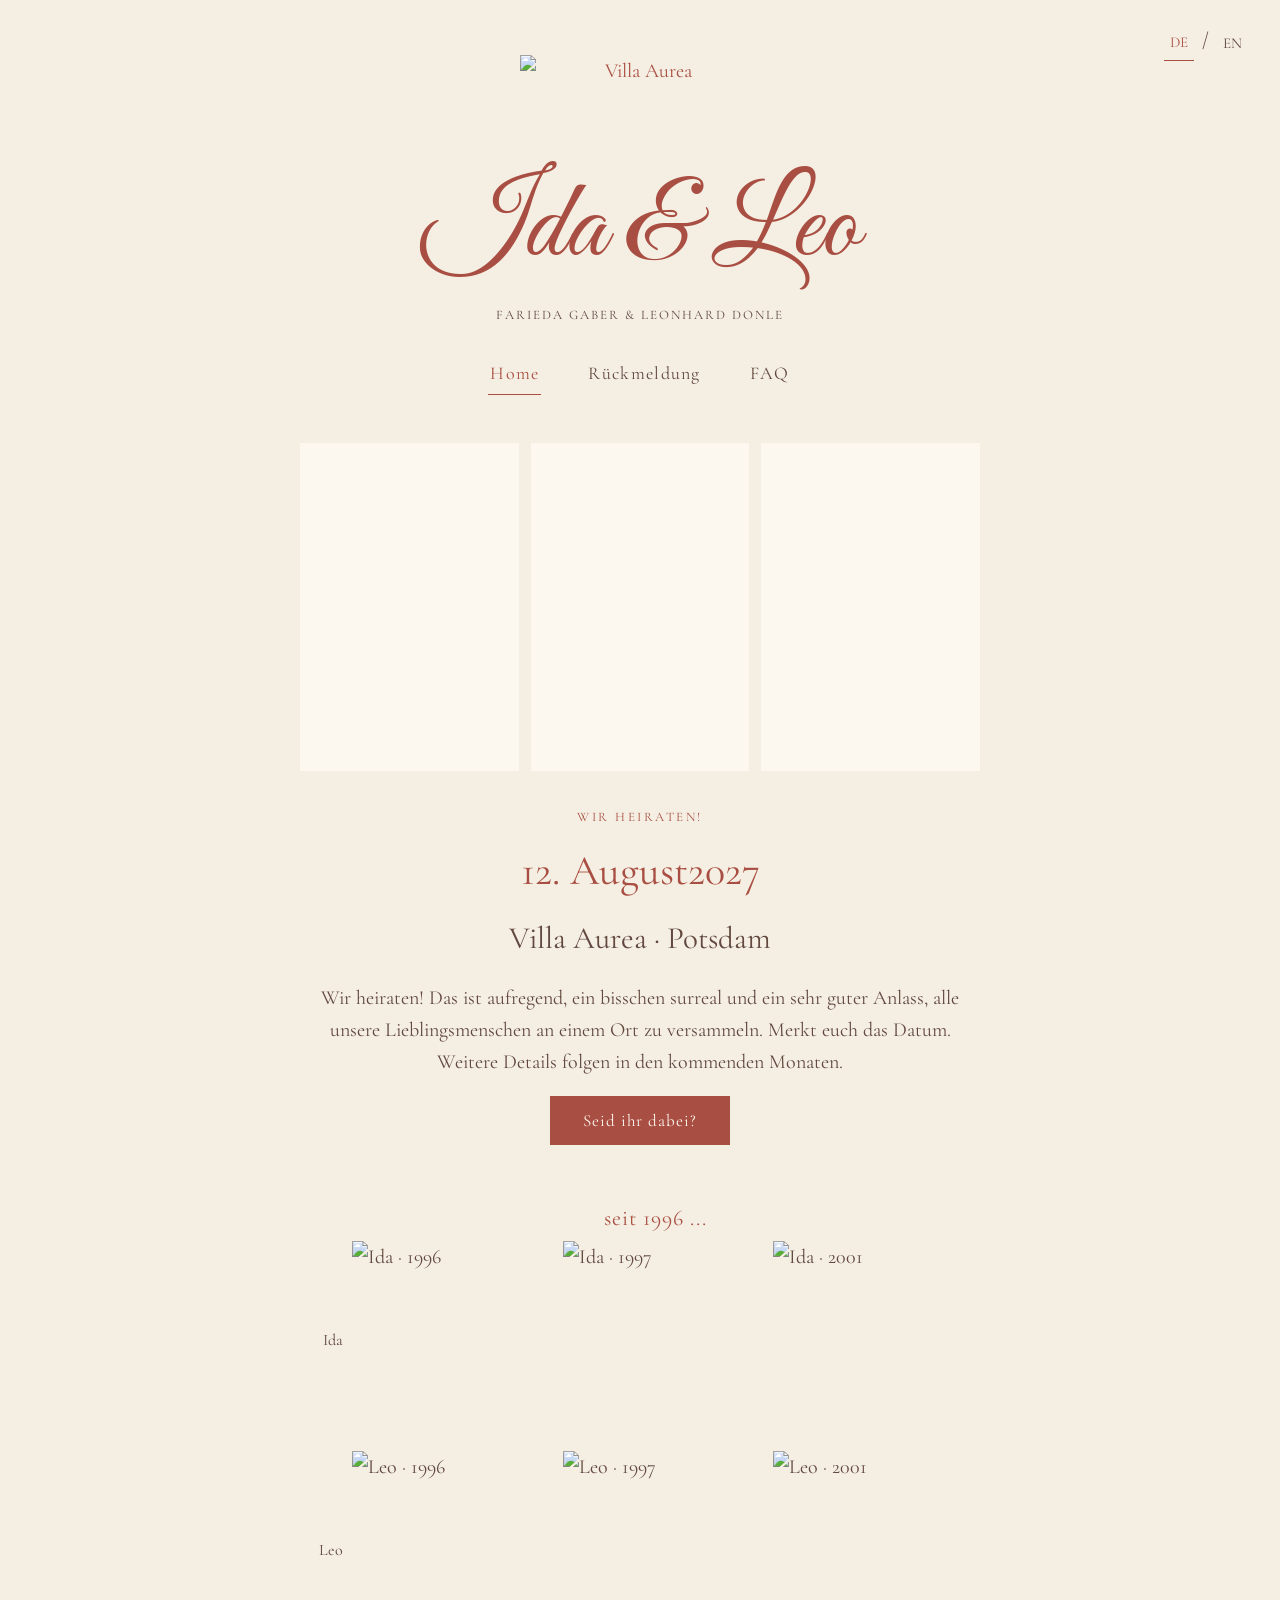
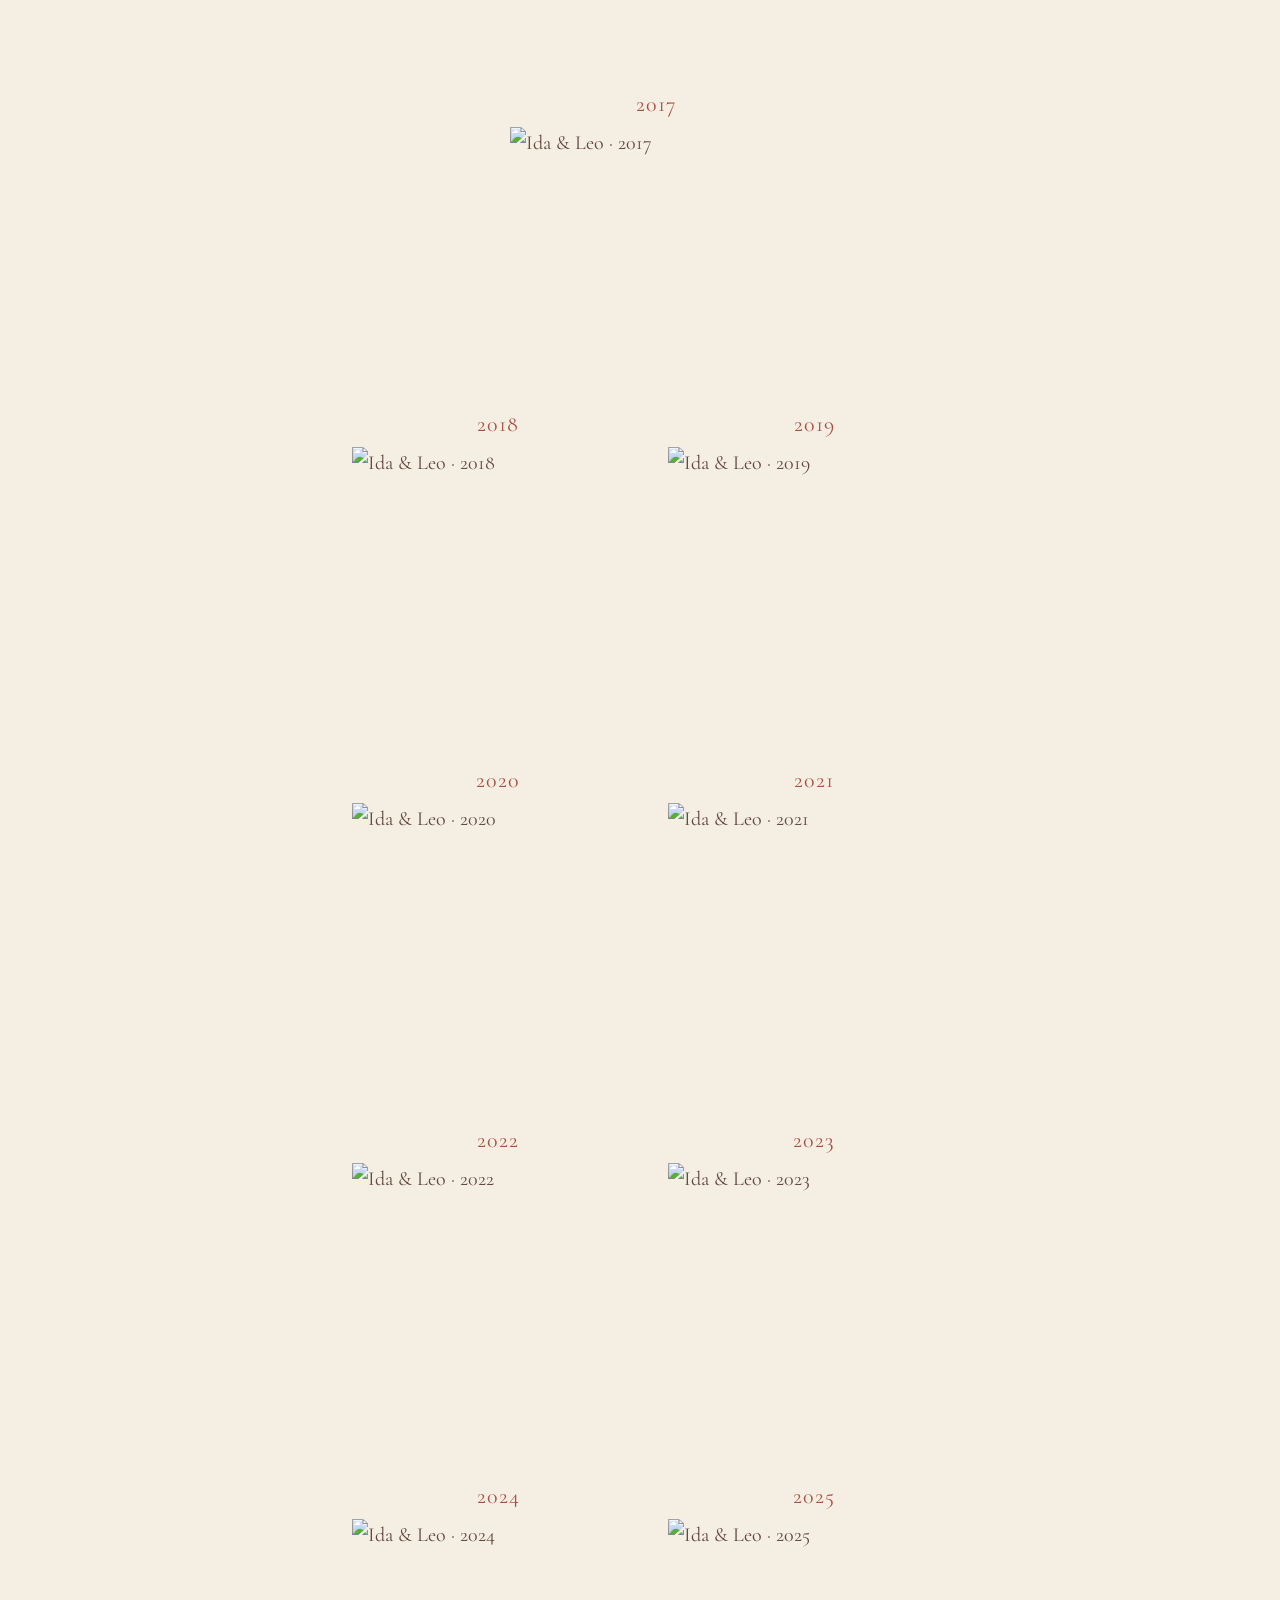
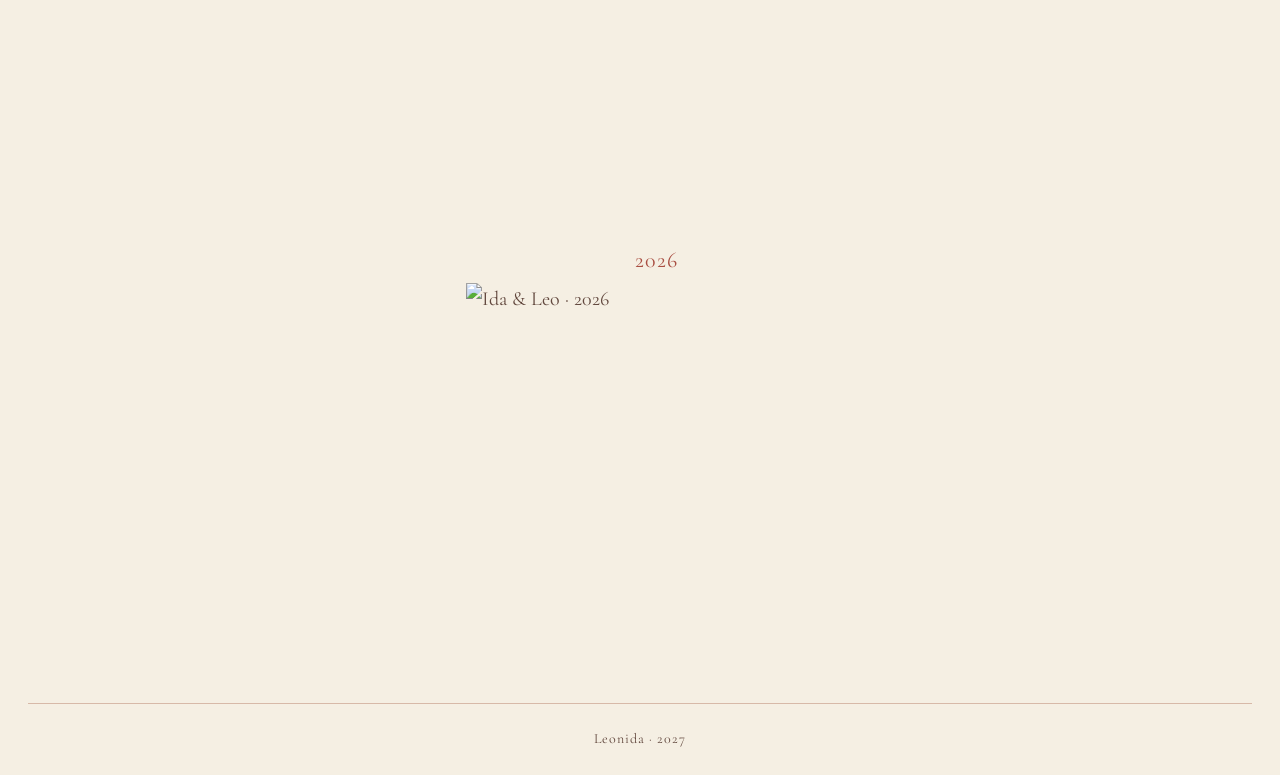
==== docs/index.html @ 9376439e "Adjust folder structure" ====
<!doctype html>
<html lang="de"><head><meta charset="utf-8"><meta name="viewport" content="width=device-width,initial-scale=1"><meta name="robots" content="noindex,nofollow"><meta name="description" content="Ida & Leo · 12. August 2027 · Villa Aurea, Potsdam"><title>Ida & Leo</title><link rel="icon" href="assets/heart.svg" type="image/svg+xml"><link rel="stylesheet" href="style.css"><script src="config.js" defer></script><script src="app.js" defer></script></head><body data-page="home"><a class="skip" href="#main" data-i18n="skip"></a><div class="language" aria-label="Sprache / Language"><button data-language="de" aria-pressed="true">DE</button><span aria-hidden="true">/</span><button data-language="en" aria-pressed="false">EN</button></div><header></header><main id="main"><div class="video-grid">
<video autoplay muted playsinline loop disablepictureinpicture disableremoteplayback tabindex="-1" aria-hidden="true" width="304" height="456"><source src="assets/video_top_left.mp4" type="video/mp4"></video>
<video autoplay muted playsinline loop disablepictureinpicture disableremoteplayback tabindex="-1" aria-hidden="true" width="304" height="456"><source src="assets/video_top_right.mp4" type="video/mp4"></video>
<video autoplay muted playsinline loop disablepictureinpicture disableremoteplayback tabindex="-1" aria-hidden="true" width="304" height="456"><source src="assets/video_bottom_left.mp4" type="video/mp4"></video>
</div><section class="intro"><p class="eyebrow" data-i18n="celebrate"></p><h2><span data-i18n="date"></span><span data-year></span></h2><p class="date">Villa Aurea · Potsdam</p><p data-i18n="intro"></p><a class="button" href="rsvp.html" data-i18n="reply"></a></section><section class="timeline" aria-label="Unsere Geschichte" id="timeline"><ol class="timeline-childhood"><li class="timeline-pair"><h3>&nbsp</h3><div class="photo-pair"><figure><img src="assets/F1.JPG" data-person="Ida" data-photo-year="1996" alt="Ida · 1996" width="400" height="320" loading="lazy" decoding="async"></figure><figure><img src="assets/L1.JPG" data-person="Leo" data-photo-year="1996" alt="Leo · 1996" width="400" height="320" loading="lazy" decoding="async"></figure></div></li><li class="timeline-pair"><h3><span data-i18n="photodate"></span></h3><div class="photo-pair"><figure><img src="assets/F2.JPG" data-person="Ida" data-photo-year="1997" alt="Ida · 1997" width="400" height="320" loading="lazy" decoding="async"></figure><figure><img src="assets/L2.JPG" data-person="Leo" data-photo-year="1997" alt="Leo · 1997" width="400" height="320" loading="lazy" decoding="async"></figure></div></li><li class="timeline-pair"><h3>&nbsp</h3><div class="photo-pair"><figure><img src="assets/F3.JPG" data-person="Ida" data-photo-year="2001" alt="Ida · 2001" width="400" height="320" loading="lazy" decoding="async"></figure><figure><img src="assets/L3.JPG" data-person="Leo" data-photo-year="2001" alt="Leo · 2001" width="400" height="320" loading="lazy" decoding="async"></figure></div></li><li class="timeline-start"><h3>2017</h3><figure><img src="assets/2017.JPG" data-photo-year="2017" alt="Ida &amp; Leo · 2017" width="400" height="320" loading="lazy" decoding="async"></figure><svg class="merge-lines" viewBox="0 0 100 100" preserveAspectRatio="none" aria-hidden="true"><path d="M0 0 L100 50 L0 100"/></svg></li></ol><ol class="timeline-row"><li class="timeline-together"><h3>2018</h3><figure><img src="assets/2018.JPG" data-photo-year="2018" alt="Ida &amp; Leo · 2018" width="400" height="320" loading="lazy" decoding="async"></figure></li><li class="timeline-together"><h3>2019</h3><figure><img src="assets/2019.JPG" data-photo-year="2019" alt="Ida &amp; Leo · 2019" width="400" height="320" loading="lazy" decoding="async"></figure></li><li class="timeline-together"><h3>2020</h3><figure><img src="assets/2020.JPG" data-photo-year="2020" alt="Ida &amp; Leo · 2020" width="400" height="320" loading="lazy" decoding="async"></figure></li><li class="timeline-together"><h3>2021</h3><figure><img src="assets/2021.JPG" data-photo-year="2021" alt="Ida &amp; Leo · 2021" width="400" height="320" loading="lazy" decoding="async"></figure></li></ol><ol class="timeline-row"><li class="timeline-together"><h3>2022</h3><figure><img src="assets/2022.JPG" data-photo-year="2022" alt="Ida &amp; Leo · 2022" width="400" height="320" loading="lazy" decoding="async"></figure></li><li class="timeline-together"><h3>2023</h3><figure><img src="assets/2023.JPG" data-photo-year="2023" alt="Ida &amp; Leo · 2023" width="400" height="320" loading="lazy" decoding="async"></figure></li><li class="timeline-together"><h3>2024</h3><figure><img src="assets/2024.JPG" data-photo-year="2024" alt="Ida &amp; Leo · 2024" width="400" height="320" loading="lazy" decoding="async"></figure></li><li class="timeline-together"><h3>2025</h3><figure><img src="assets/2025.JPG" data-photo-year="2025" alt="Ida &amp; Leo · 2025" width="400" height="320" loading="lazy" decoding="async"></figure></li></ol><ol class="timeline-finale"><li><h3>2026</h3><figure><img src="assets/2026.JPG" data-photo-year="2026" alt="Ida &amp; Leo · 2026" width="400" height="320" loading="lazy" decoding="async"></figure></li></ol></section></main><footer><span data-i18n="footer"></span> · <span data-year></span></footer><noscript>Please enable JavaScript to view the website and RSVP. Bitte JavaScript aktivieren.</noscript></body></html>
---- docs/style.css ----
@import url('https://fonts.googleapis.com/css2?family=Cormorant+Garamond:wght@400;500;600&family=Great+Vibes&display=swap');
:root{--cream:#f5efe3;--peach:#a94e42;--ink:#62483e;--line:#d7b9a8;--paper:#fcf8f0}
*{box-sizing:border-box}body{margin:0;background:var(--cream);color:var(--ink);font-family:'Cormorant Garamond',Georgia,serif;font-size:20px;line-height:1.6}button,input{font:inherit}a{color:inherit}button,a,input{touch-action:manipulation}:focus-visible{outline:2px solid var(--peach);outline-offset:5px}[hidden]{display:none!important}
.language{position:absolute;top:24px;right:32px;display:flex;gap:8px}.language button{background:none;border:0;color:var(--ink);font-size:15px;cursor:pointer;padding:6px}.language button[aria-pressed=true]{color:var(--peach);border-bottom:1px solid}
header{text-align:center;padding:55px 20px 28px}.illustration{width:94px;height:86px;color:var(--peach);display:block;margin:0 auto 12px}.names{font-family:'Great Vibes',cursive;font-weight:400;font-size:clamp(70px,9vw,112px);line-height:1.15;color:var(--peach);margin:10px 0}.fullname{font-size:13px;letter-spacing:2px;text-transform:uppercase;margin:8px 0 28px}.nav{display:flex;justify-content:center;gap:45px;margin:22px 0 8px}.nav a{text-decoration:none;font-size:18px;letter-spacing:1.3px;padding:6px 2px}.nav a[aria-current=page]{color:var(--peach);border-bottom:1px solid var(--peach)}
main{max-width:1100px;margin:auto;padding:12px 28px 70px}.hero{width:100%;aspect-ratio:1.8;object-fit:cover;display:block;filter:grayscale(1)}.intro{text-align:center;max-width:680px;margin:45px auto 0}.eyebrow{text-transform:uppercase;letter-spacing:2.5px;font-size:13px;color:var(--peach)}h2{font-size:42px;font-weight:400;line-height:1.2;color:var(--peach);margin:18px 0}h3{font-weight:500}p{margin:18px 0}.date{font-size:31px;margin:8px 0}.button{display:inline-block;background:var(--peach);color:var(--paper);border:1px solid var(--peach);padding:10px 32px;text-decoration:none;font-size:17px;cursor:pointer;letter-spacing:1px}.button:disabled{opacity:.65;cursor:wait}.page-intro{text-align:center;max-width:660px;margin:12px auto 36px}.faq{max-width:760px;margin:0 auto}.faq details{border-bottom:1px solid var(--line);padding:19px 0}.faq summary{cursor:pointer;color:var(--peach);font-size:24px;list-style:none;display:flex;justify-content:space-between;gap:20px}.faq summary:after{content:'+'}.faq details[open] summary:after{content:'−'}.faq p{font-size:19px;margin:15px 24px 6px 0}footer{text-align:center;border-top:1px solid var(--line);margin:0 28px;padding:24px;font-size:14px;letter-spacing:1px}.form-frame{width:100%;height:470px;border:0;display:block;max-width:660px;margin:auto}.small{font-size:16px}.setup-note{background:var(--paper);border:1px solid var(--line);padding:12px 20px;max-width:660px;margin:0 auto 20px;text-align:center;font-size:16px}.skip{position:absolute;left:-9999px}.skip:focus{left:15px;top:15px;background:var(--paper);z-index:9}
@media(max-width:600px){header{padding:68px 20px 20px}.language{top:14px;right:15px}.illustration{width:78px;height:72px}.fullname{font-size:10px;letter-spacing:1px}.nav{gap:32px}.names{font-size:76px}main{padding:8px 18px 50px}.hero{aspect-ratio:1.12}.intro{margin-top:32px}h2{font-size:34px}.date{font-size:27px}.faq summary{font-size:22px}}

/* The same compact timeline arrangement on desktop and phones. */
body[data-page=home] .intro{margin:8px auto 0}
.timeline{--gap:24px;--photo-height:200px;max-width:640px;margin:58px auto 0;padding-left:32px}
.timeline ol{list-style:none;margin:0;padding:0}
.timeline li{position:relative;min-width:0}
.timeline h3{margin:0 0 8px;text-align:center;font-size:22px;font-weight:400;line-height:30px;letter-spacing:1px;color:var(--peach)}
.timeline figure{position:relative;z-index:1;margin:0;padding:0;background:none;box-shadow:none}
.timeline img{position:relative;z-index:1;display:block;width:100%;height:var(--photo-height);object-fit:contain}
.timeline-childhood{display:grid;grid-template-columns:repeat(3,minmax(0,1fr));gap:var(--gap)}
.photo-pair{display:grid;gap:10px}
.timeline-pair:first-child figure::before{position:absolute;right:calc(100% + 9px);top:50%;transform:translateY(-50%);font-size:16px;content:'Ida'}
.timeline-pair:first-child figure+figure::before{content:'Leo'}
.timeline-start{grid-column:1/-1;justify-self:center;width:calc((100% - var(--gap))/2);margin-top:14px}
.merge-lines{display:none}
.timeline-row{display:grid;grid-template-columns:repeat(2,minmax(0,1fr));gap:28px var(--gap);margin-top:32px!important}
.timeline-row img{height:calc(var(--photo-height) * 1.45)}
.timeline-start img{height:calc(var(--photo-height) * 1.25)}
.timeline-finale{max-width:380px;margin:36px auto 0!important}
.timeline-finale img{height:350px}
@media(max-width:600px){
 .timeline{--gap:14px;--photo-height:96px;padding-left:26px;margin-top:40px}
 .timeline h3{font-size:18px;line-height:26px;margin-bottom:6px}
 .timeline-pair:first-child figure::before{font-size:14px;right:calc(100% + 6px)}
 .timeline-row{row-gap:20px;margin-top:24px!important}
 .timeline-finale{max-width:280px;margin-top:28px!important}
 .timeline-finale img{height:210px}
}

/* Shared villa mark and three portrait background videos. */
header .villa-logo{width:240px;max-width:65vw;height:auto;margin:0 auto 16px}
.video-grid{display:grid;grid-template-columns:repeat(3,minmax(0,1fr));gap:12px;max-width:680px;margin:0 auto 36px}
.video-grid video{display:block;width:100%;height:auto;aspect-ratio:2/3;object-fit:contain;background:var(--paper);pointer-events:none}
@media(max-width:600px){header .villa-logo{width:200px}.video-grid{gap:8px;margin-bottom:28px}}
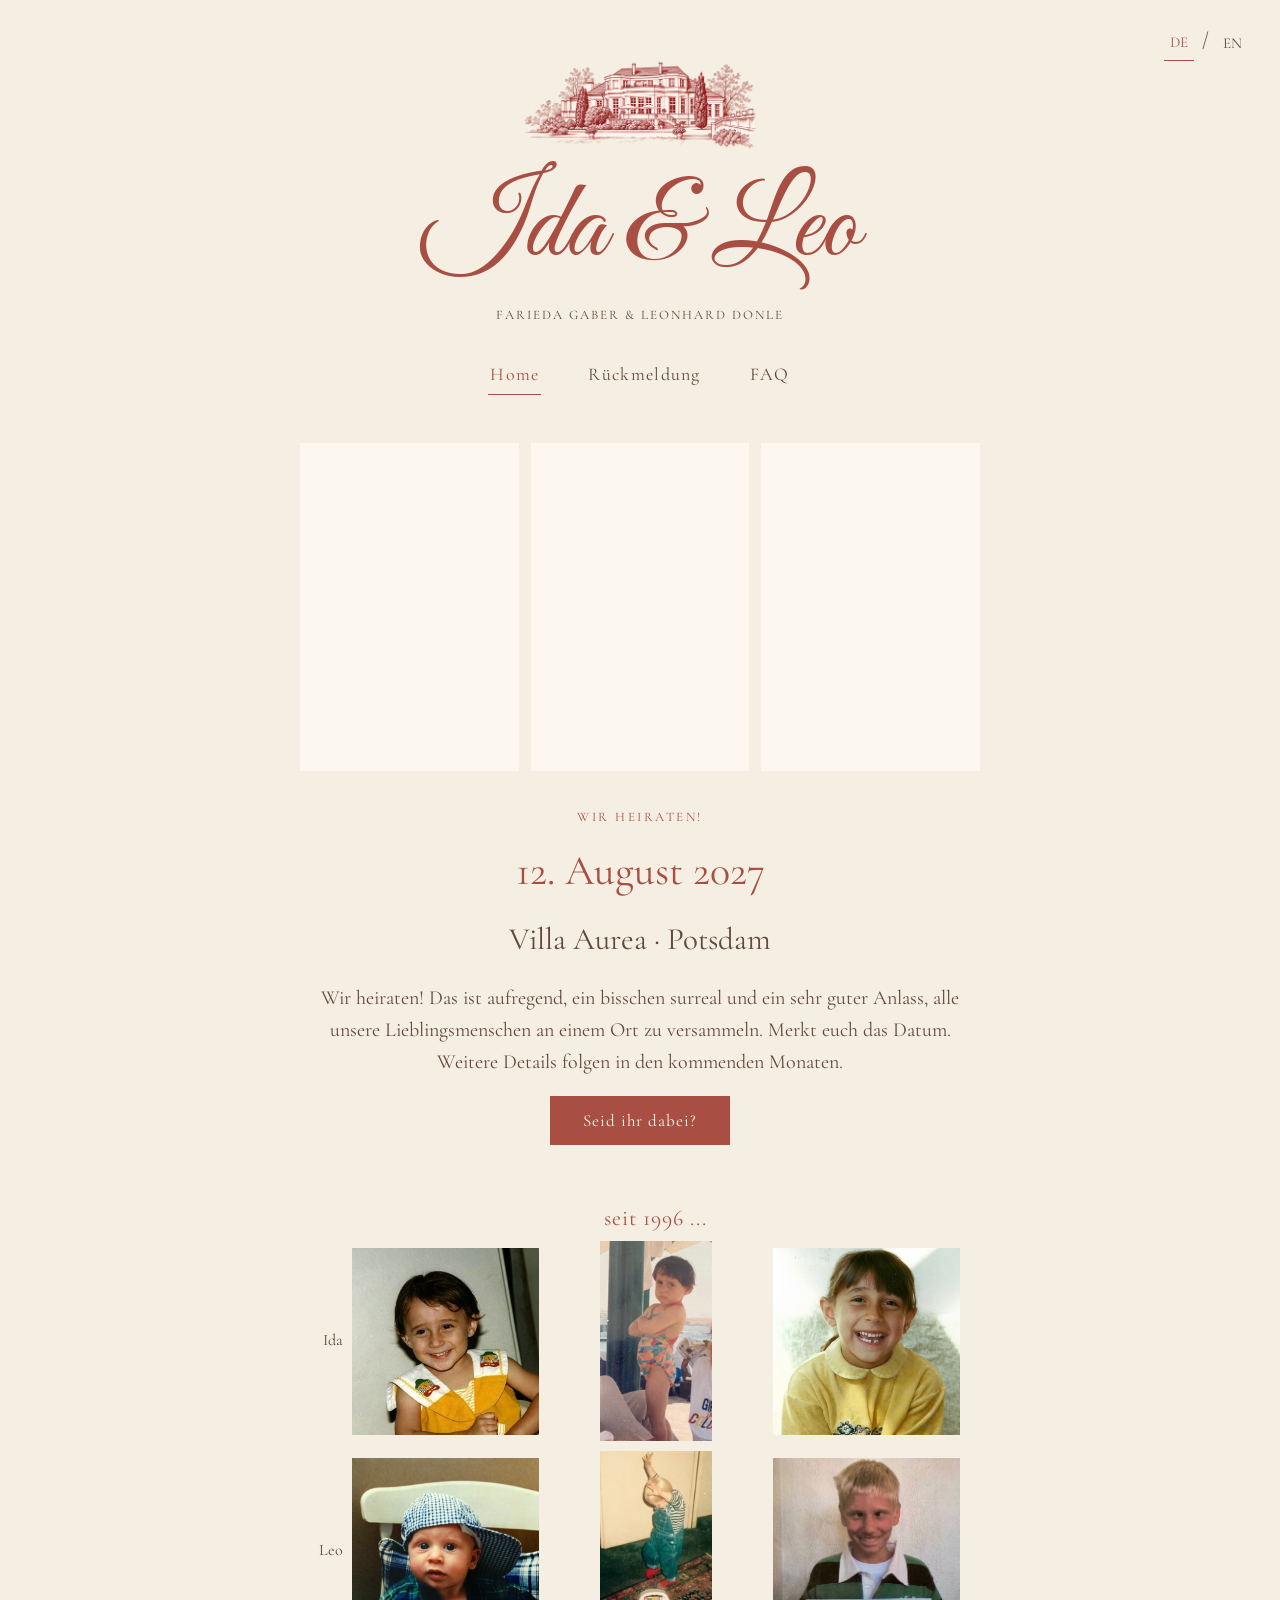
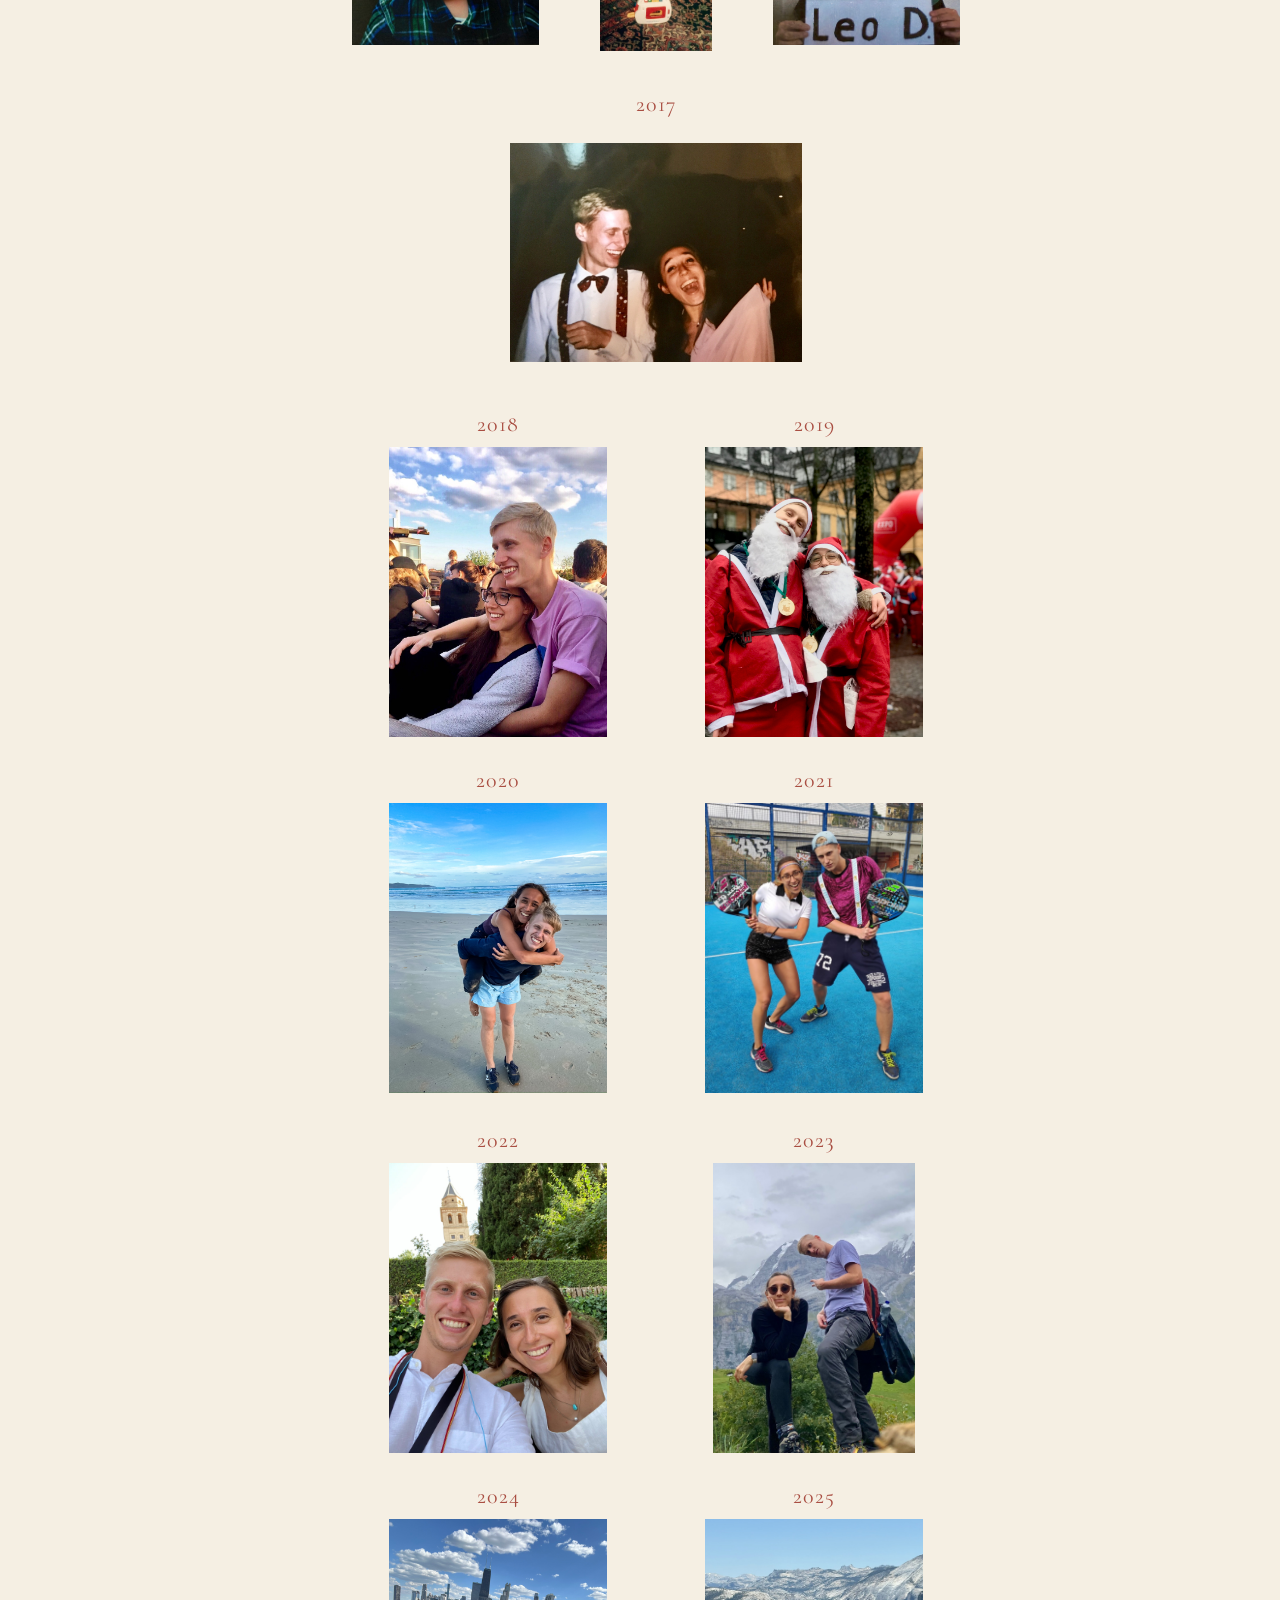
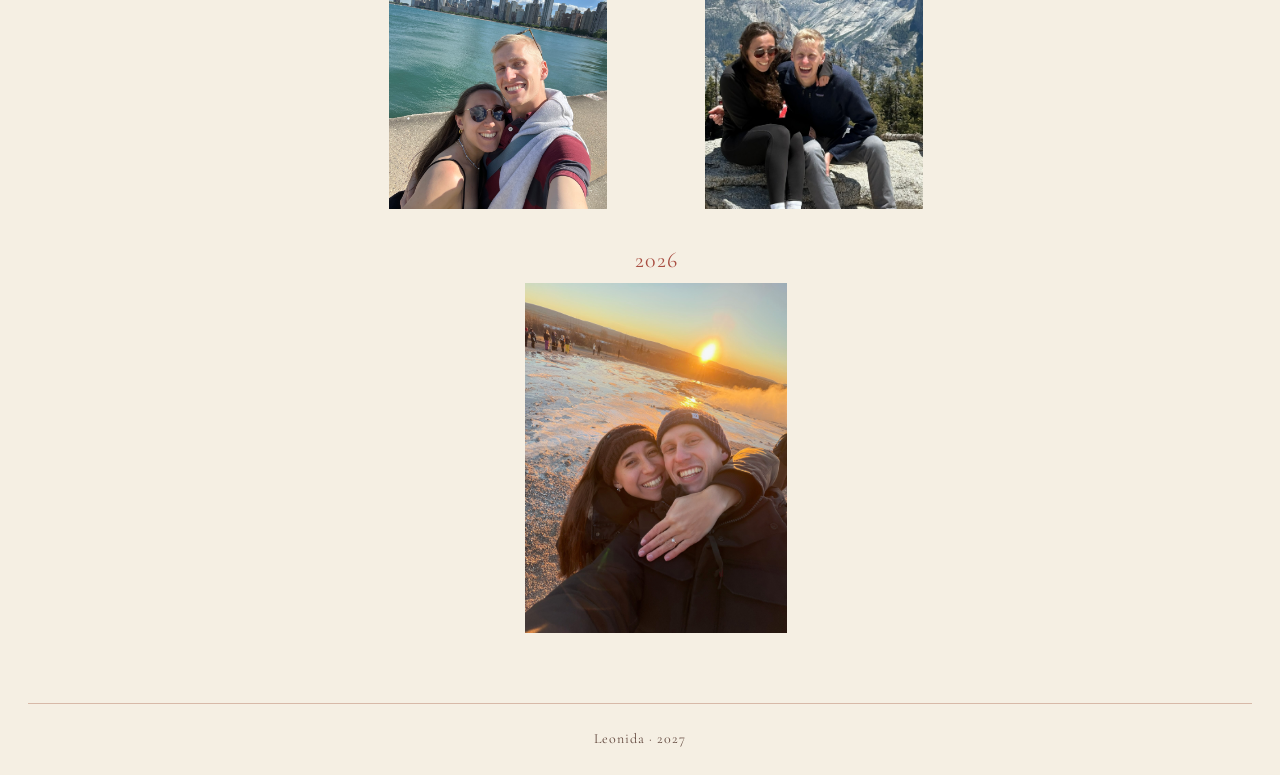
==== commit 64a8fb22: "Allow civil traffic" ====
--- a/docs/index.html
+++ b/docs/index.html
@@ -3,4 +3,4 @@
 <video autoplay muted playsinline loop disablepictureinpicture disableremoteplayback tabindex="-1" aria-hidden="true" width="304" height="456"><source src="assets/video_top_left.mp4" type="video/mp4"></video>
 <video autoplay muted playsinline loop disablepictureinpicture disableremoteplayback tabindex="-1" aria-hidden="true" width="304" height="456"><source src="assets/video_top_right.mp4" type="video/mp4"></video>
 <video autoplay muted playsinline loop disablepictureinpicture disableremoteplayback tabindex="-1" aria-hidden="true" width="304" height="456"><source src="assets/video_bottom_left.mp4" type="video/mp4"></video>
-</div><section class="intro"><p class="eyebrow" data-i18n="celebrate"></p><h2><span data-i18n="date"></span><span data-year></span></h2><p class="date">Villa Aurea · Potsdam</p><p data-i18n="intro"></p><a class="button" href="rsvp.html" data-i18n="reply"></a></section><section class="timeline" aria-label="Unsere Geschichte" id="timeline"><ol class="timeline-childhood"><li class="timeline-pair"><h3>&nbsp</h3><div class="photo-pair"><figure><img src="assets/F1.JPG" data-person="Ida" data-photo-year="1996" alt="Ida · 1996" width="400" height="320" loading="lazy" decoding="async"></figure><figure><img src="assets/L1.JPG" data-person="Leo" data-photo-year="1996" alt="Leo · 1996" width="400" height="320" loading="lazy" decoding="async"></figure></div></li><li class="timeline-pair"><h3><span data-i18n="photodate"></span></h3><div class="photo-pair"><figure><img src="assets/F2.JPG" data-person="Ida" data-photo-year="1997" alt="Ida · 1997" width="400" height="320" loading="lazy" decoding="async"></figure><figure><img src="assets/L2.JPG" data-person="Leo" data-photo-year="1997" alt="Leo · 1997" width="400" height="320" loading="lazy" decoding="async"></figure></div></li><li class="timeline-pair"><h3>&nbsp</h3><div class="photo-pair"><figure><img src="assets/F3.JPG" data-person="Ida" data-photo-year="2001" alt="Ida · 2001" width="400" height="320" loading="lazy" decoding="async"></figure><figure><img src="assets/L3.JPG" data-person="Leo" data-photo-year="2001" alt="Leo · 2001" width="400" height="320" loading="lazy" decoding="async"></figure></div></li><li class="timeline-start"><h3>2017</h3><figure><img src="assets/2017.JPG" data-photo-year="2017" alt="Ida &amp; Leo · 2017" width="400" height="320" loading="lazy" decoding="async"></figure><svg class="merge-lines" viewBox="0 0 100 100" preserveAspectRatio="none" aria-hidden="true"><path d="M0 0 L100 50 L0 100"/></svg></li></ol><ol class="timeline-row"><li class="timeline-together"><h3>2018</h3><figure><img src="assets/2018.JPG" data-photo-year="2018" alt="Ida &amp; Leo · 2018" width="400" height="320" loading="lazy" decoding="async"></figure></li><li class="timeline-together"><h3>2019</h3><figure><img src="assets/2019.JPG" data-photo-year="2019" alt="Ida &amp; Leo · 2019" width="400" height="320" loading="lazy" decoding="async"></figure></li><li class="timeline-together"><h3>2020</h3><figure><img src="assets/2020.JPG" data-photo-year="2020" alt="Ida &amp; Leo · 2020" width="400" height="320" loading="lazy" decoding="async"></figure></li><li class="timeline-together"><h3>2021</h3><figure><img src="assets/2021.JPG" data-photo-year="2021" alt="Ida &amp; Leo · 2021" width="400" height="320" loading="lazy" decoding="async"></figure></li></ol><ol class="timeline-row"><li class="timeline-together"><h3>2022</h3><figure><img src="assets/2022.JPG" data-photo-year="2022" alt="Ida &amp; Leo · 2022" width="400" height="320" loading="lazy" decoding="async"></figure></li><li class="timeline-together"><h3>2023</h3><figure><img src="assets/2023.JPG" data-photo-year="2023" alt="Ida &amp; Leo · 2023" width="400" height="320" loading="lazy" decoding="async"></figure></li><li class="timeline-together"><h3>2024</h3><figure><img src="assets/2024.JPG" data-photo-year="2024" alt="Ida &amp; Leo · 2024" width="400" height="320" loading="lazy" decoding="async"></figure></li><li class="timeline-together"><h3>2025</h3><figure><img src="assets/2025.JPG" data-photo-year="2025" alt="Ida &amp; Leo · 2025" width="400" height="320" loading="lazy" decoding="async"></figure></li></ol><ol class="timeline-finale"><li><h3>2026</h3><figure><img src="assets/2026.JPG" data-photo-year="2026" alt="Ida &amp; Leo · 2026" width="400" height="320" loading="lazy" decoding="async"></figure></li></ol></section></main><footer><span data-i18n="footer"></span> · <span data-year></span></footer><noscript>Please enable JavaScript to view the website and RSVP. Bitte JavaScript aktivieren.</noscript></body></html>
+</div><section class="intro"><p class="eyebrow" data-i18n="celebrate"></p><h2><span data-i18n="date"></span><span data-year></span></h2><p class="date"><span data-i18n="location"></span></p><p data-i18n="intro"></p><a class="button" href="rsvp.html" data-i18n="reply"></a></section><section class="timeline" aria-label="Unsere Geschichte" id="timeline"><ol class="timeline-childhood"><li class="timeline-pair"><h3>&nbsp</h3><div class="photo-pair"><figure><img src="assets/F1.JPG" data-person="Ida" data-photo-year="1996" alt="Ida · 1996" width="400" height="320" loading="lazy" decoding="async"></figure><figure><img src="assets/L1.JPG" data-person="Leo" data-photo-year="1996" alt="Leo · 1996" width="400" height="320" loading="lazy" decoding="async"></figure></div></li><li class="timeline-pair"><h3><span data-i18n="photodate"></span></h3><div class="photo-pair"><figure><img src="assets/F2.JPG" data-person="Ida" data-photo-year="1997" alt="Ida · 1997" width="400" height="320" loading="lazy" decoding="async"></figure><figure><img src="assets/L2.JPG" data-person="Leo" data-photo-year="1997" alt="Leo · 1997" width="400" height="320" loading="lazy" decoding="async"></figure></div></li><li class="timeline-pair"><h3>&nbsp</h3><div class="photo-pair"><figure><img src="assets/F3.JPG" data-person="Ida" data-photo-year="2001" alt="Ida · 2001" width="400" height="320" loading="lazy" decoding="async"></figure><figure><img src="assets/L3.JPG" data-person="Leo" data-photo-year="2001" alt="Leo · 2001" width="400" height="320" loading="lazy" decoding="async"></figure></div></li><li class="timeline-start"><h3>2017</h3><figure><img src="assets/2017.JPG" data-photo-year="2017" alt="Ida &amp; Leo · 2017" width="400" height="320" loading="lazy" decoding="async"></figure><svg class="merge-lines" viewBox="0 0 100 100" preserveAspectRatio="none" aria-hidden="true"><path d="M0 0 L100 50 L0 100"/></svg></li></ol><ol class="timeline-row"><li class="timeline-together"><h3>2018</h3><figure><img src="assets/2018.JPG" data-photo-year="2018" alt="Ida &amp; Leo · 2018" width="400" height="320" loading="lazy" decoding="async"></figure></li><li class="timeline-together"><h3>2019</h3><figure><img src="assets/2019.JPG" data-photo-year="2019" alt="Ida &amp; Leo · 2019" width="400" height="320" loading="lazy" decoding="async"></figure></li><li class="timeline-together"><h3>2020</h3><figure><img src="assets/2020.JPG" data-photo-year="2020" alt="Ida &amp; Leo · 2020" width="400" height="320" loading="lazy" decoding="async"></figure></li><li class="timeline-together"><h3>2021</h3><figure><img src="assets/2021.JPG" data-photo-year="2021" alt="Ida &amp; Leo · 2021" width="400" height="320" loading="lazy" decoding="async"></figure></li></ol><ol class="timeline-row"><li class="timeline-together"><h3>2022</h3><figure><img src="assets/2022.JPG" data-photo-year="2022" alt="Ida &amp; Leo · 2022" width="400" height="320" loading="lazy" decoding="async"></figure></li><li class="timeline-together"><h3>2023</h3><figure><img src="assets/2023.JPG" data-photo-year="2023" alt="Ida &amp; Leo · 2023" width="400" height="320" loading="lazy" decoding="async"></figure></li><li class="timeline-together"><h3>2024</h3><figure><img src="assets/2024.JPG" data-photo-year="2024" alt="Ida &amp; Leo · 2024" width="400" height="320" loading="lazy" decoding="async"></figure></li><li class="timeline-together"><h3>2025</h3><figure><img src="assets/2025.JPG" data-photo-year="2025" alt="Ida &amp; Leo · 2025" width="400" height="320" loading="lazy" decoding="async"></figure></li></ol><ol class="timeline-finale"><li><h3>2026</h3><figure><img src="assets/2026.JPG" data-photo-year="2026" alt="Ida &amp; Leo · 2026" width="400" height="320" loading="lazy" decoding="async"></figure></li></ol></section></main><footer><span data-i18n="footer"></span> · <span data-year></span></footer><noscript>Please enable JavaScript to view the website and RSVP. Bitte JavaScript aktivieren.</noscript></body></html>
